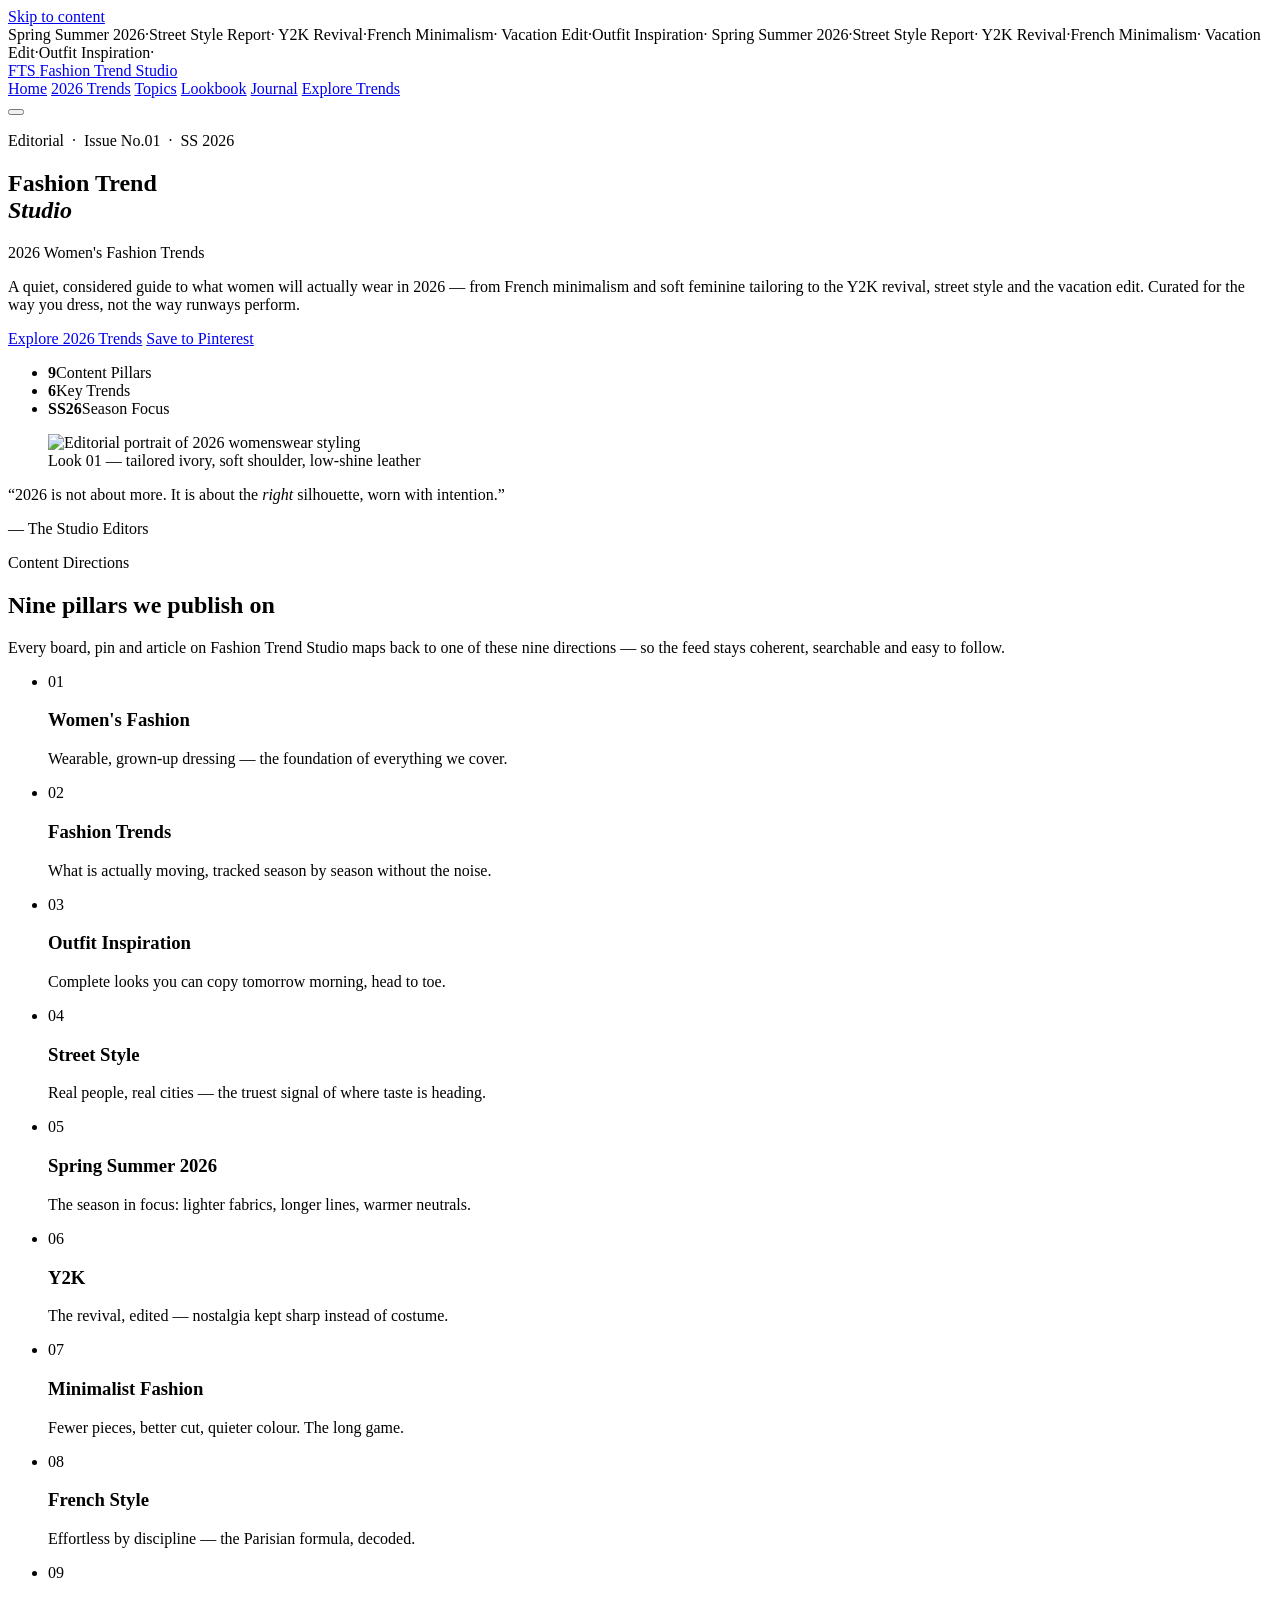
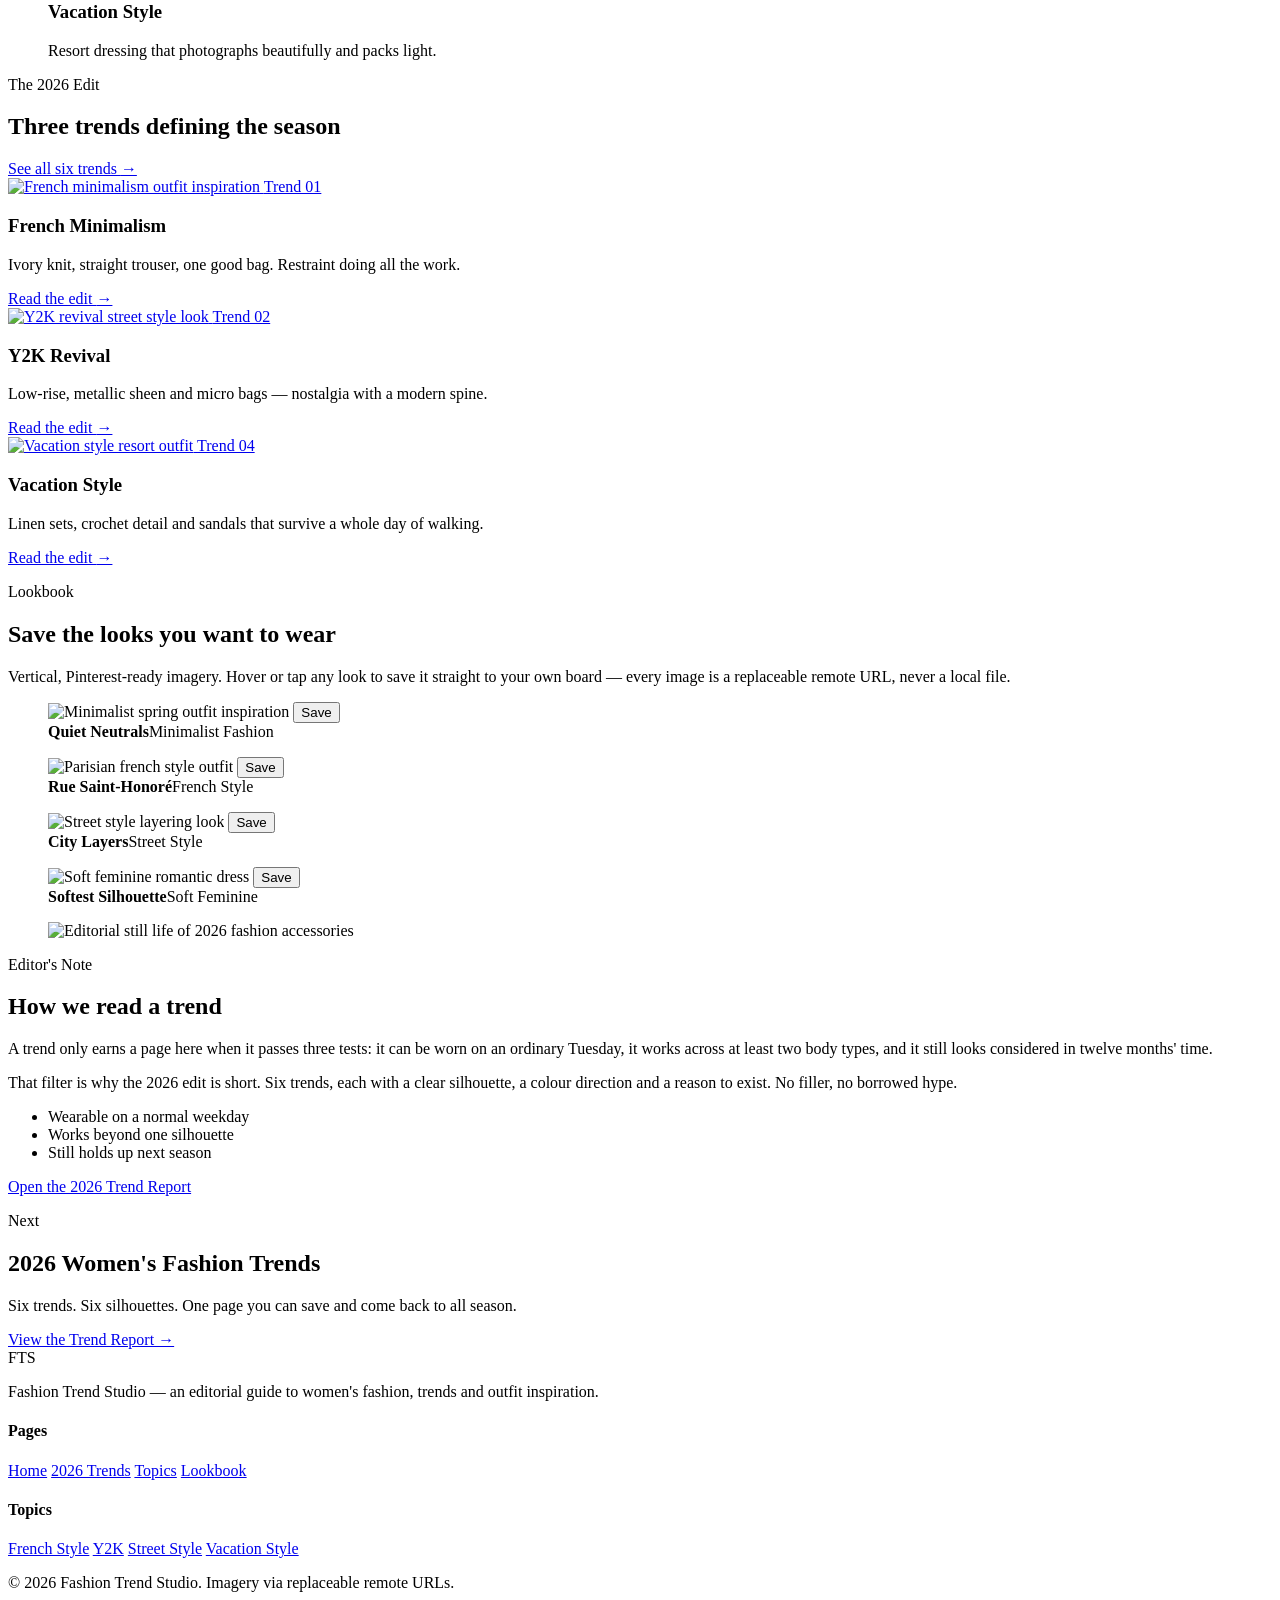
==== index.html @ 3c80c805 "feat: add index.html" ====
<!DOCTYPE html>
<html lang="en">
<head>
<meta charset="UTF-8">
<meta name="viewport" content="width=device-width, initial-scale=1.0">
<title>Fashion Trend Studio — 2026 Women's Fashion Trends</title>
<meta name="description" content="Fashion Trend Studio is an editorial guide to 2026 women's fashion trends: outfit inspiration, street style, Spring Summer 2026, Y2K revival, minimalist fashion, French style and vacation style.">
<meta name="keywords" content="women's fashion, fashion trends, outfit inspiration, street style, spring summer 2026, Y2K, minimalist fashion, French style, vacation style">
<meta name="author" content="Fashion Trend Studio">
<meta name="theme-color" content="#faf7f4">
<link rel="canonical" href="https://shuiyunjian-wang.github.io/fashion-trend-pinterest/">

<!-- Open Graph / Pinterest Rich Pin -->
<meta property="og:type" content="website">
<meta property="og:site_name" content="Fashion Trend Studio">
<meta property="og:title" content="Fashion Trend Studio — 2026 Women's Fashion Trends">
<meta property="og:description" content="An editorial guide to 2026 women's fashion trends: outfit inspiration, street style, Y2K revival, French minimalism and vacation style.">
<meta property="og:image" content="https://images.unsplash.com/photo-1490481651871-ab68de25d43d?auto=format&fit=crop&w=1200&q=80">
<meta property="og:url" content="https://shuiyunjian-wang.github.io/fashion-trend-pinterest/">
<meta name="twitter:card" content="summary_large_image">
<meta name="twitter:title" content="Fashion Trend Studio — 2026 Women's Fashion Trends">
<meta name="twitter:description" content="Outfit inspiration, street style and the 6 defining womenswear trends of 2026.">
<meta name="twitter:image" content="https://images.unsplash.com/photo-1490481651871-ab68de25d43d?auto=format&fit=crop&w=1200&q=80">

<link rel="preconnect" href="https://fonts.googleapis.com">
<link rel="preconnect" href="https://fonts.gstatic.com" crossorigin>
<link href="https://fonts.googleapis.com/css2?family=Cormorant+Garamond:ital,wght@0,300;0,400;0,500;0,600;1,300;1,400&family=Jost:wght@300;400;500;600&display=swap" rel="stylesheet">
<link rel="stylesheet" href="./assets/css/styles.css">
<link rel="icon" href="data:image/svg+xml,%3Csvg xmlns='http://www.w3.org/2000/svg' viewBox='0 0 100 100'%3E%3Crect width='100' height='100' fill='%231a1a1a'/%3E%3Ctext x='50' y='68' font-size='58' font-family='Georgia,serif' fill='%23faf7f4' text-anchor='middle'%3EF%3C/text%3E%3C/svg%3E">
</head>
<body>

<a class="skip-link" href="#main">Skip to content</a>

<div class="topbar">
  <div class="topbar__track">
    <span>Spring Summer 2026</span><span>·</span><span>Street Style Report</span><span>·</span>
    <span>Y2K Revival</span><span>·</span><span>French Minimalism</span><span>·</span>
    <span>Vacation Edit</span><span>·</span><span>Outfit Inspiration</span><span>·</span>
    <span>Spring Summer 2026</span><span>·</span><span>Street Style Report</span><span>·</span>
    <span>Y2K Revival</span><span>·</span><span>French Minimalism</span><span>·</span>
    <span>Vacation Edit</span><span>·</span><span>Outfit Inspiration</span><span>·</span>
  </div>
</div>

<header class="nav" id="nav">
  <div class="wrap nav__inner">
    <a class="brand" href="./index.html">
      <span class="brand__mark">FTS</span>
      <span class="brand__name">Fashion Trend Studio</span>
    </a>
    <nav class="nav__links" id="navLinks" aria-label="Main navigation">
      <a href="./index.html" class="is-active">Home</a>
      <a href="./trends.html">2026 Trends</a>
      <a href="#directions">Topics</a>
      <a href="#gallery">Lookbook</a>
      <a href="#journal">Journal</a>
      <a class="nav__cta" href="./trends.html">Explore Trends</a>
    </nav>
    <button class="nav__toggle" id="navToggle" aria-label="Toggle menu" aria-expanded="false">
      <span></span><span></span><span></span>
    </button>
  </div>
</header>

<main id="main">

  <!-- ============ HERO ============ -->
  <section class="hero">
    <div class="wrap hero__inner">
      <div class="hero__copy reveal">
        <p class="eyebrow">Editorial &nbsp;·&nbsp; Issue No.01 &nbsp;·&nbsp; SS 2026</p>
        <h1 class="hero__title">Fashion&nbsp;Trend<br><em>Studio</em></h1>
        <p class="hero__sub">2026 Women's Fashion Trends</p>
        <p class="hero__lede">
          A quiet, considered guide to what women will actually wear in 2026 — from French
          minimalism and soft feminine tailoring to the Y2K revival, street style and the
          vacation edit. Curated for the way you dress, not the way runways perform.
        </p>
        <div class="hero__actions">
          <a class="btn btn--dark" href="./trends.html">Explore 2026 Trends</a>
          <a class="btn btn--ghost js-pin" href="#" data-pin-key="hero"
             data-pin-desc="Fashion Trend Studio — 2026 Women's Fashion Trends: outfit inspiration, street style, Y2K, French minimalism and vacation style.">
            Save to Pinterest
          </a>
        </div>
        <ul class="hero__meta">
          <li><strong>9</strong><span>Content Pillars</span></li>
          <li><strong>6</strong><span>Key Trends</span></li>
          <li><strong>SS26</strong><span>Season Focus</span></li>
        </ul>
      </div>

      <figure class="hero__figure reveal" data-delay="1">
        <div class="frame frame--tall">
          <img data-key="hero" src="" alt="Editorial portrait of 2026 womenswear styling" loading="eager" decoding="async">
        </div>
        <figcaption>
          <span class="rule"></span>
          Look 01 — tailored ivory, soft shoulder, low-shine leather
        </figcaption>
      </figure>
    </div>
  </section>

  <!-- ============ INTRO STRIP ============ -->
  <section class="strip">
    <div class="wrap strip__inner">
      <p class="strip__quote reveal">
        &ldquo;2026 is not about more. It is about the <em>right</em> silhouette,
        worn with intention.&rdquo;
      </p>
      <p class="strip__by reveal" data-delay="1">— The Studio Editors</p>
    </div>
  </section>

  <!-- ============ CONTENT DIRECTIONS ============ -->
  <section class="section" id="directions">
    <div class="wrap">
      <div class="sec-head reveal">
        <p class="eyebrow">Content Directions</p>
        <h2 class="sec-title">Nine pillars we publish on</h2>
        <p class="sec-lede">
          Every board, pin and article on Fashion Trend Studio maps back to one of these
          nine directions — so the feed stays coherent, searchable and easy to follow.
        </p>
      </div>

      <ul class="pillars">
        <li class="pillar reveal"><span class="pillar__no">01</span><h3>Women's Fashion</h3><p>Wearable, grown-up dressing — the foundation of everything we cover.</p></li>
        <li class="pillar reveal" data-delay="1"><span class="pillar__no">02</span><h3>Fashion Trends</h3><p>What is actually moving, tracked season by season without the noise.</p></li>
        <li class="pillar reveal" data-delay="2"><span class="pillar__no">03</span><h3>Outfit Inspiration</h3><p>Complete looks you can copy tomorrow morning, head to toe.</p></li>
        <li class="pillar reveal"><span class="pillar__no">04</span><h3>Street Style</h3><p>Real people, real cities — the truest signal of where taste is heading.</p></li>
        <li class="pillar reveal" data-delay="1"><span class="pillar__no">05</span><h3>Spring Summer 2026</h3><p>The season in focus: lighter fabrics, longer lines, warmer neutrals.</p></li>
        <li class="pillar reveal" data-delay="2"><span class="pillar__no">06</span><h3>Y2K</h3><p>The revival, edited — nostalgia kept sharp instead of costume.</p></li>
        <li class="pillar reveal"><span class="pillar__no">07</span><h3>Minimalist Fashion</h3><p>Fewer pieces, better cut, quieter colour. The long game.</p></li>
        <li class="pillar reveal" data-delay="1"><span class="pillar__no">08</span><h3>French Style</h3><p>Effortless by discipline — the Parisian formula, decoded.</p></li>
        <li class="pillar reveal" data-delay="2"><span class="pillar__no">09</span><h3>Vacation Style</h3><p>Resort dressing that photographs beautifully and packs light.</p></li>
      </ul>
    </div>
  </section>

  <!-- ============ FEATURED TRENDS ============ -->
  <section class="section section--tint" id="featured">
    <div class="wrap">
      <div class="sec-head sec-head--row reveal">
        <div>
          <p class="eyebrow">The 2026 Edit</p>
          <h2 class="sec-title">Three trends defining the season</h2>
        </div>
        <a class="link-arrow" href="./trends.html">See all six trends <span>&rarr;</span></a>
      </div>

      <div class="feature-grid">
        <article class="fcard reveal">
          <a class="fcard__media frame" href="./trends.html#french">
            <img data-key="french" src="" alt="French minimalism outfit inspiration" loading="lazy" decoding="async">
            <span class="fcard__tag">Trend 01</span>
          </a>
          <div class="fcard__body">
            <h3>French Minimalism</h3>
            <p>Ivory knit, straight trouser, one good bag. Restraint doing all the work.</p>
            <a class="link-arrow link-arrow--sm" href="./trends.html#french">Read the edit <span>&rarr;</span></a>
          </div>
        </article>

        <article class="fcard reveal" data-delay="1">
          <a class="fcard__media frame" href="./trends.html#y2k">
            <img data-key="y2k" src="" alt="Y2K revival street style look" loading="lazy" decoding="async">
            <span class="fcard__tag">Trend 02</span>
          </a>
          <div class="fcard__body">
            <h3>Y2K Revival</h3>
            <p>Low-rise, metallic sheen and micro bags — nostalgia with a modern spine.</p>
            <a class="link-arrow link-arrow--sm" href="./trends.html#y2k">Read the edit <span>&rarr;</span></a>
          </div>
        </article>

        <article class="fcard reveal" data-delay="2">
          <a class="fcard__media frame" href="./trends.html#vacation">
            <img data-key="vacation" src="" alt="Vacation style resort outfit" loading="lazy" decoding="async">
            <span class="fcard__tag">Trend 04</span>
          </a>
          <div class="fcard__body">
            <h3>Vacation Style</h3>
            <p>Linen sets, crochet detail and sandals that survive a whole day of walking.</p>
            <a class="link-arrow link-arrow--sm" href="./trends.html#vacation">Read the edit <span>&rarr;</span></a>
          </div>
        </article>
      </div>
    </div>
  </section>

  <!-- ============ PINTEREST LOOKBOOK ============ -->
  <section class="section" id="gallery">
    <div class="wrap">
      <div class="sec-head reveal">
        <p class="eyebrow">Lookbook</p>
        <h2 class="sec-title">Save the looks you want to wear</h2>
        <p class="sec-lede">
          Vertical, Pinterest-ready imagery. Hover or tap any look to save it straight to
          your own board — every image is a replaceable remote URL, never a local file.
        </p>
      </div>

      <div class="pins" id="pins">
        <figure class="pin reveal">
          <div class="frame frame--pin">
            <img data-key="pin1" src="" alt="Minimalist spring outfit inspiration" loading="lazy" decoding="async">
            <button class="pin__save js-pin" data-pin-key="pin1" data-pin-desc="Minimalist spring outfit inspiration — Fashion Trend Studio 2026">Save</button>
          </div>
          <figcaption><strong>Quiet Neutrals</strong><span>Minimalist Fashion</span></figcaption>
        </figure>

        <figure class="pin reveal" data-delay="1">
          <div class="frame frame--pin">
            <img data-key="pin2" src="" alt="Parisian french style outfit" loading="lazy" decoding="async">
            <button class="pin__save js-pin" data-pin-key="pin2" data-pin-desc="Parisian french style outfit idea — Fashion Trend Studio 2026">Save</button>
          </div>
          <figcaption><strong>Rue Saint-Honoré</strong><span>French Style</span></figcaption>
        </figure>

        <figure class="pin reveal" data-delay="2">
          <div class="frame frame--pin">
            <img data-key="pin3" src="" alt="Street style layering look" loading="lazy" decoding="async">
            <button class="pin__save js-pin" data-pin-key="pin3" data-pin-desc="Street style layering look — Fashion Trend Studio 2026">Save</button>
          </div>
          <figcaption><strong>City Layers</strong><span>Street Style</span></figcaption>
        </figure>

        <figure class="pin reveal" data-delay="3">
          <div class="frame frame--pin">
            <img data-key="pin4" src="" alt="Soft feminine romantic dress" loading="lazy" decoding="async">
            <button class="pin__save js-pin" data-pin-key="pin4" data-pin-desc="Soft feminine romantic dress styling — Fashion Trend Studio 2026">Save</button>
          </div>
          <figcaption><strong>Softest Silhouette</strong><span>Soft Feminine</span></figcaption>
        </figure>
      </div>
    </div>
  </section>

  <!-- ============ JOURNAL / EDITOR NOTE ============ -->
  <section class="section section--tint" id="journal">
    <div class="wrap journal">
      <figure class="journal__figure reveal">
        <div class="frame frame--soft">
          <img data-key="editorial" src="" alt="Editorial still life of 2026 fashion accessories" loading="lazy" decoding="async">
        </div>
      </figure>
      <div class="journal__copy reveal" data-delay="1">
        <p class="eyebrow">Editor's Note</p>
        <h2 class="sec-title">How we read a trend</h2>
        <p>
          A trend only earns a page here when it passes three tests: it can be worn on an
          ordinary Tuesday, it works across at least two body types, and it still looks
          considered in twelve months' time.
        </p>
        <p>
          That filter is why the 2026 edit is short. Six trends, each with a clear silhouette,
          a colour direction and a reason to exist. No filler, no borrowed hype.
        </p>
        <ul class="ticks">
          <li>Wearable on a normal weekday</li>
          <li>Works beyond one silhouette</li>
          <li>Still holds up next season</li>
        </ul>
        <a class="btn btn--dark" href="./trends.html">Open the 2026 Trend Report</a>
      </div>
    </div>
  </section>

  <!-- ============ CTA ============ -->
  <section class="cta">
    <div class="wrap cta__inner reveal">
      <p class="eyebrow eyebrow--light">Next</p>
      <h2>2026 Women's Fashion Trends</h2>
      <p class="cta__lede">
        Six trends. Six silhouettes. One page you can save and come back to all season.
      </p>
      <a class="btn btn--light" href="./trends.html">View the Trend Report &rarr;</a>
    </div>
  </section>

</main>

<footer class="foot">
  <div class="wrap foot__inner">
    <div class="foot__brand">
      <span class="brand__mark">FTS</span>
      <p>Fashion Trend Studio — an editorial guide to women's fashion, trends and outfit inspiration.</p>
    </div>
    <nav class="foot__nav" aria-label="Footer navigation">
      <div>
        <h4>Pages</h4>
        <a href="./index.html">Home</a>
        <a href="./trends.html">2026 Trends</a>
        <a href="#directions">Topics</a>
        <a href="#gallery">Lookbook</a>
      </div>
      <div>
        <h4>Topics</h4>
        <a href="./trends.html#french">French Style</a>
        <a href="./trends.html#y2k">Y2K</a>
        <a href="./trends.html#street">Street Style</a>
        <a href="./trends.html#vacation">Vacation Style</a>
      </div>
    </nav>
    <p class="foot__legal">
      &copy; <span id="year">2026</span> Fashion Trend Studio. Imagery via replaceable remote URLs.
    </p>
  </div>
</footer>

<script src="./assets/js/main.js" defer></script>
</body>
</html>
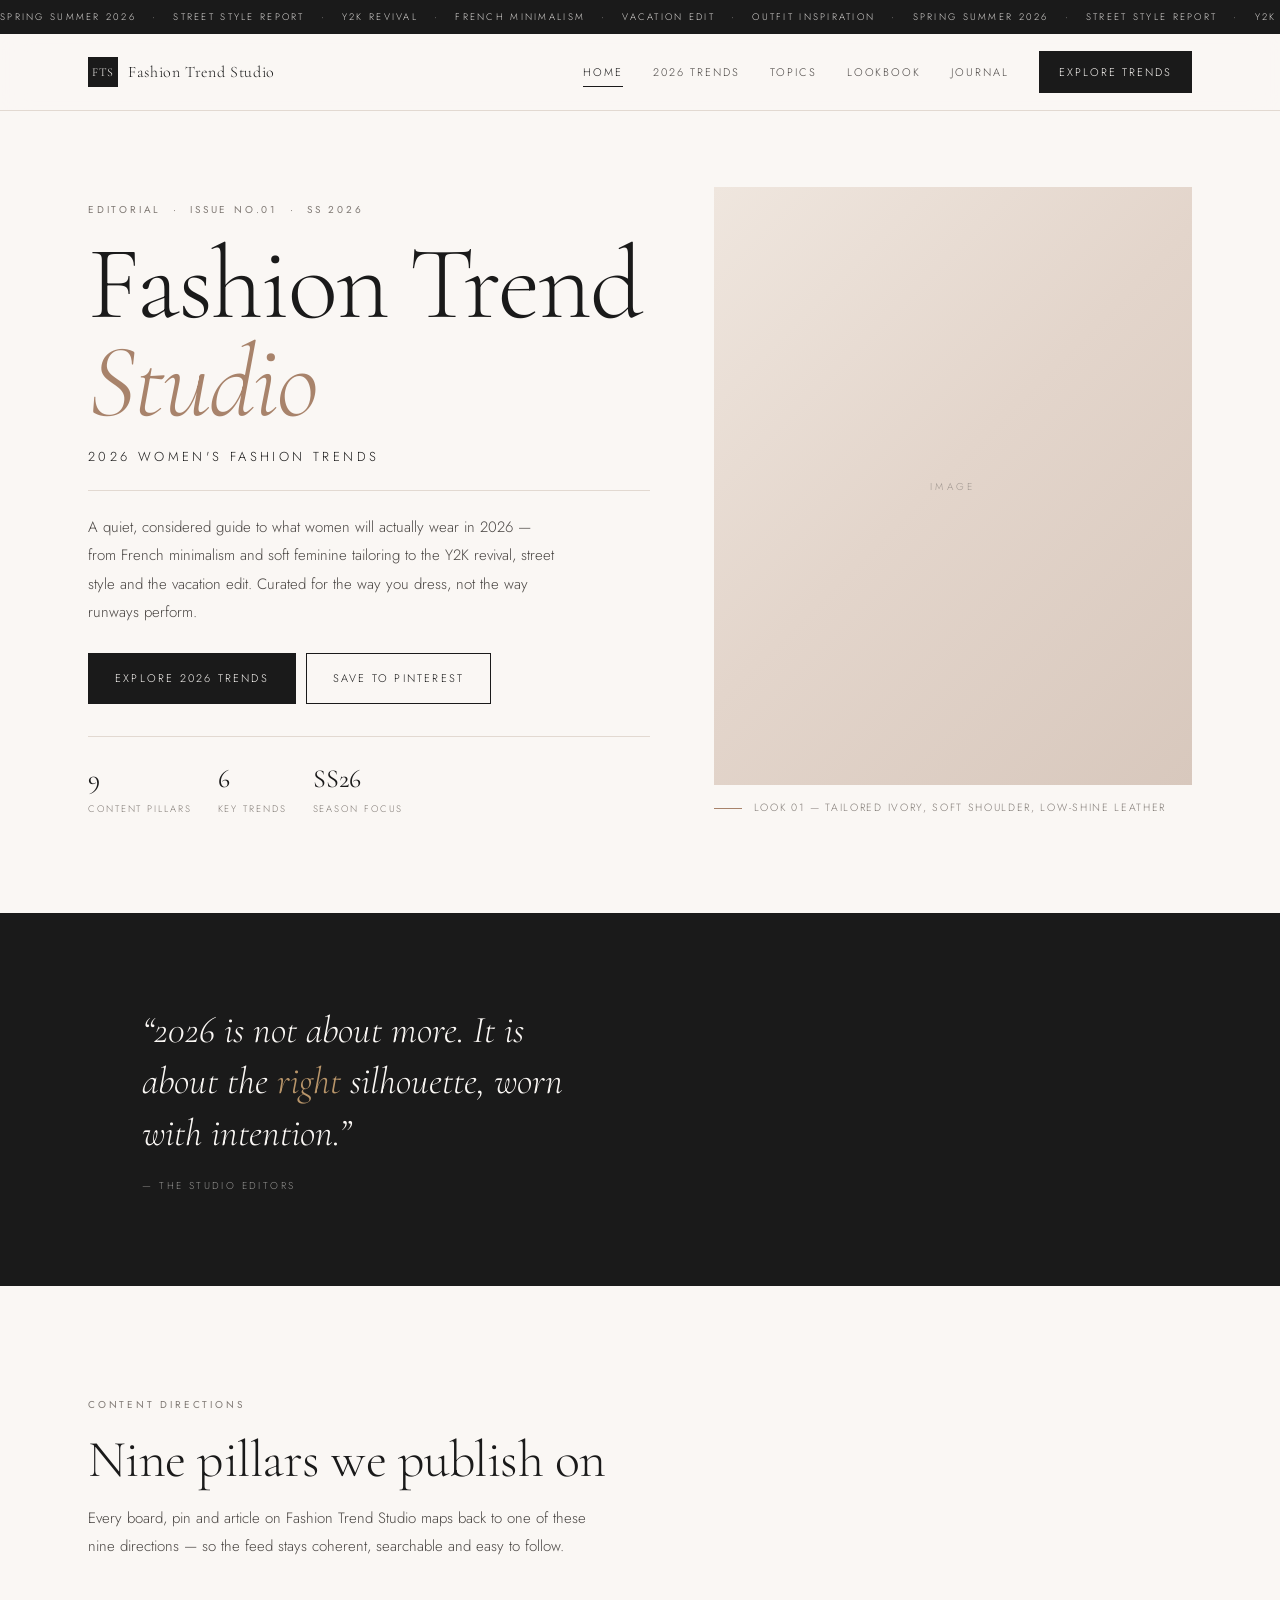
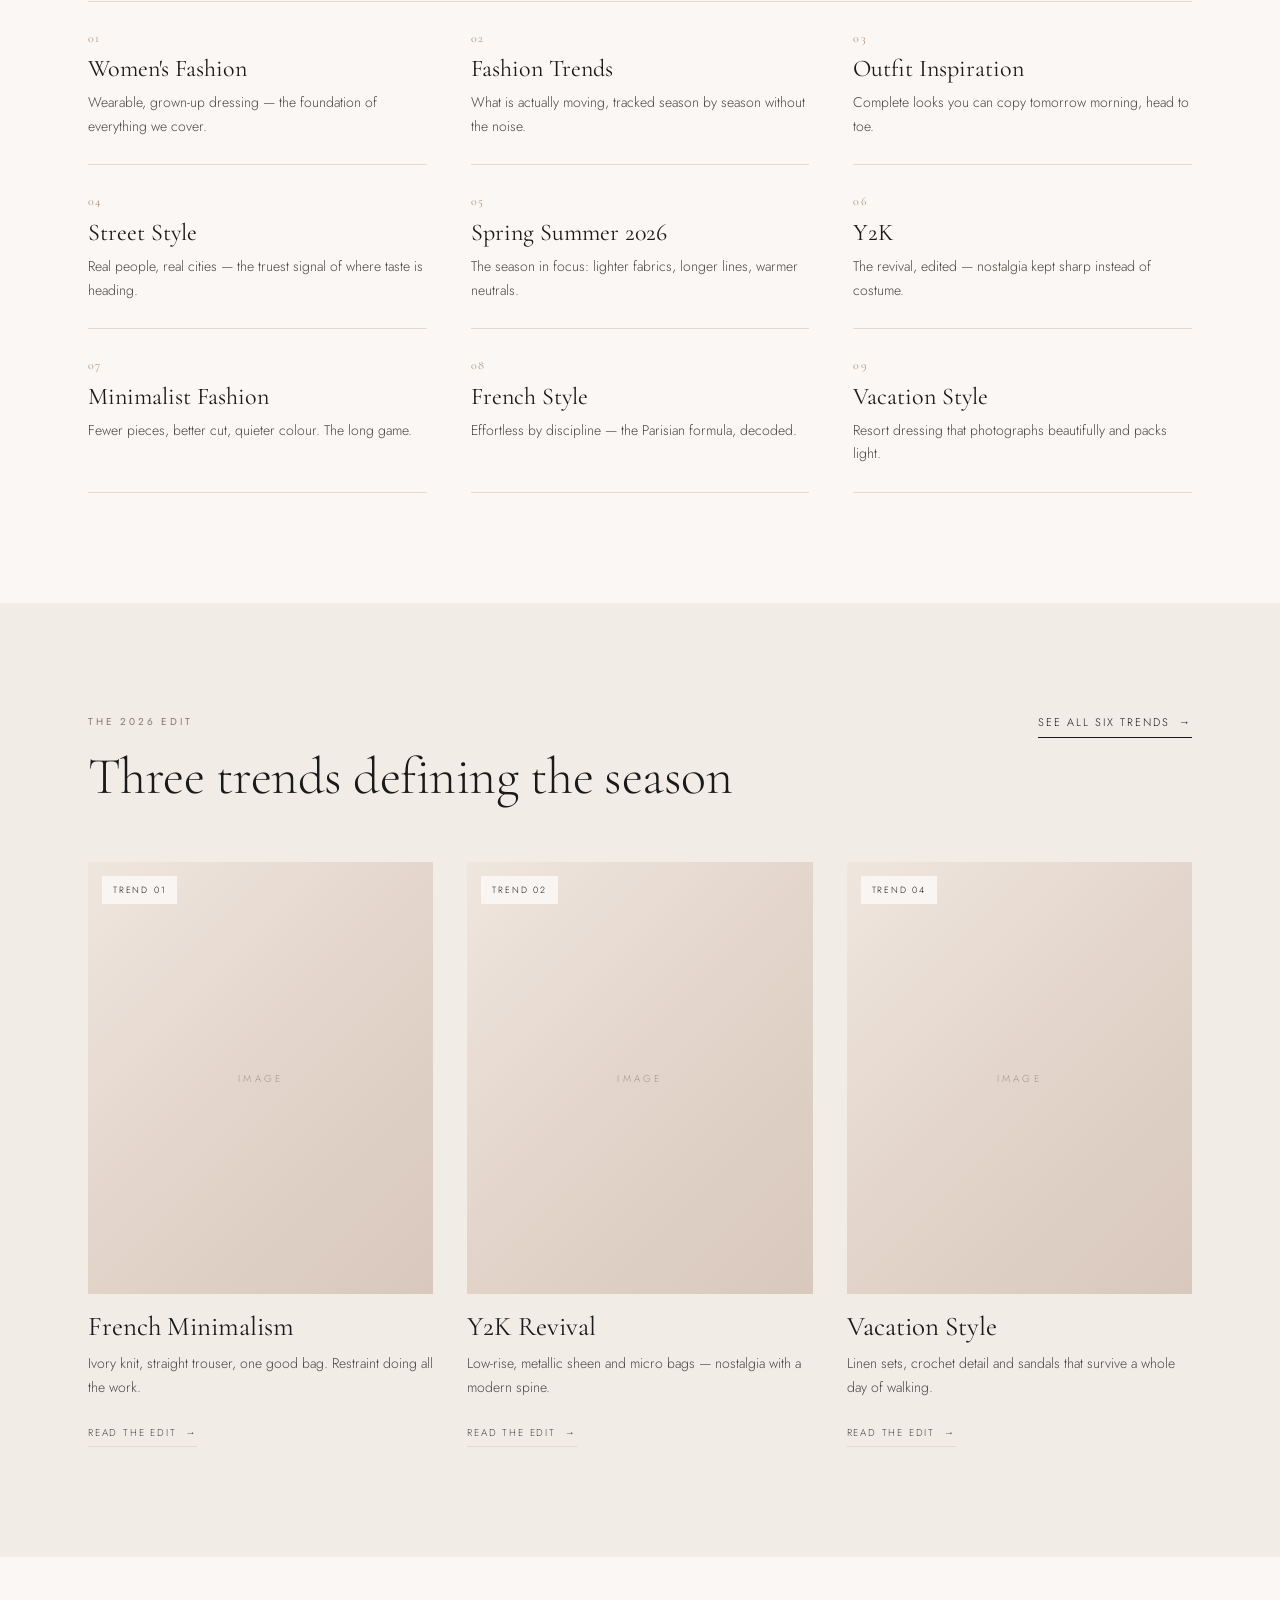
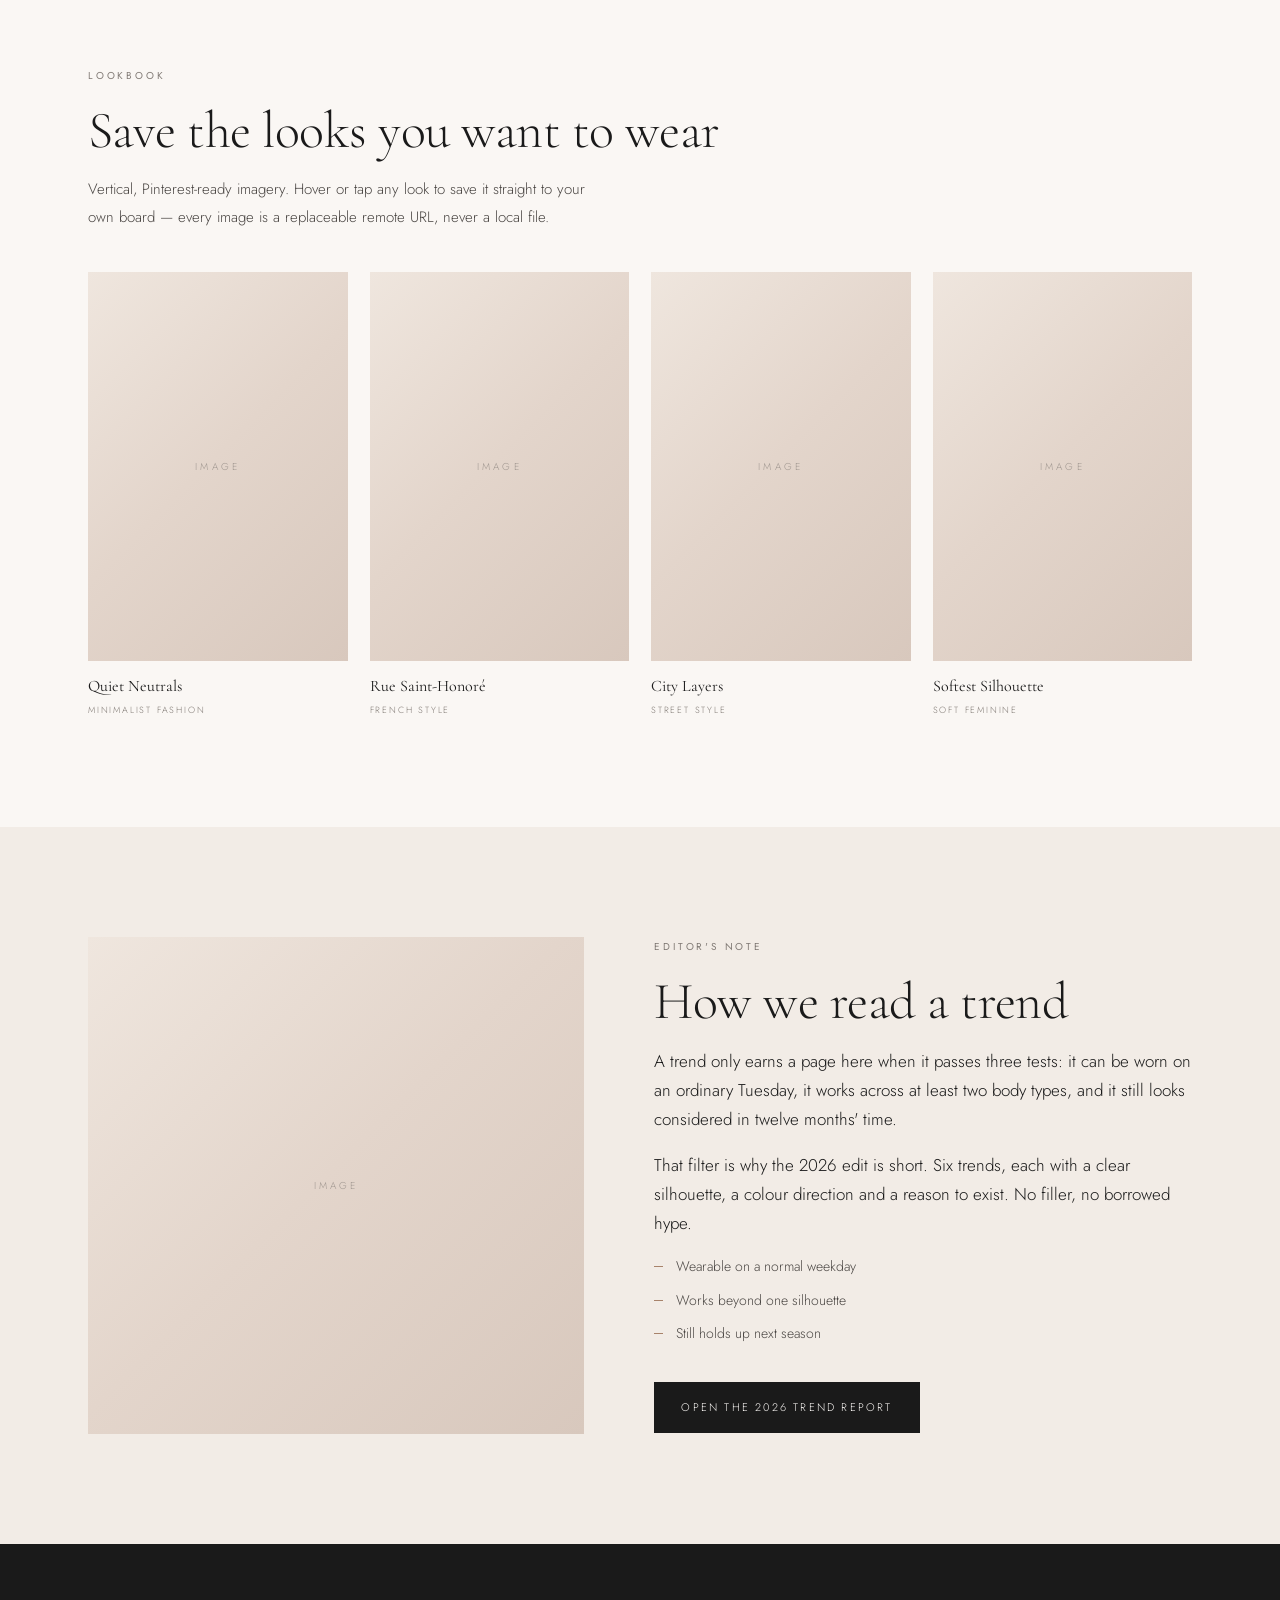
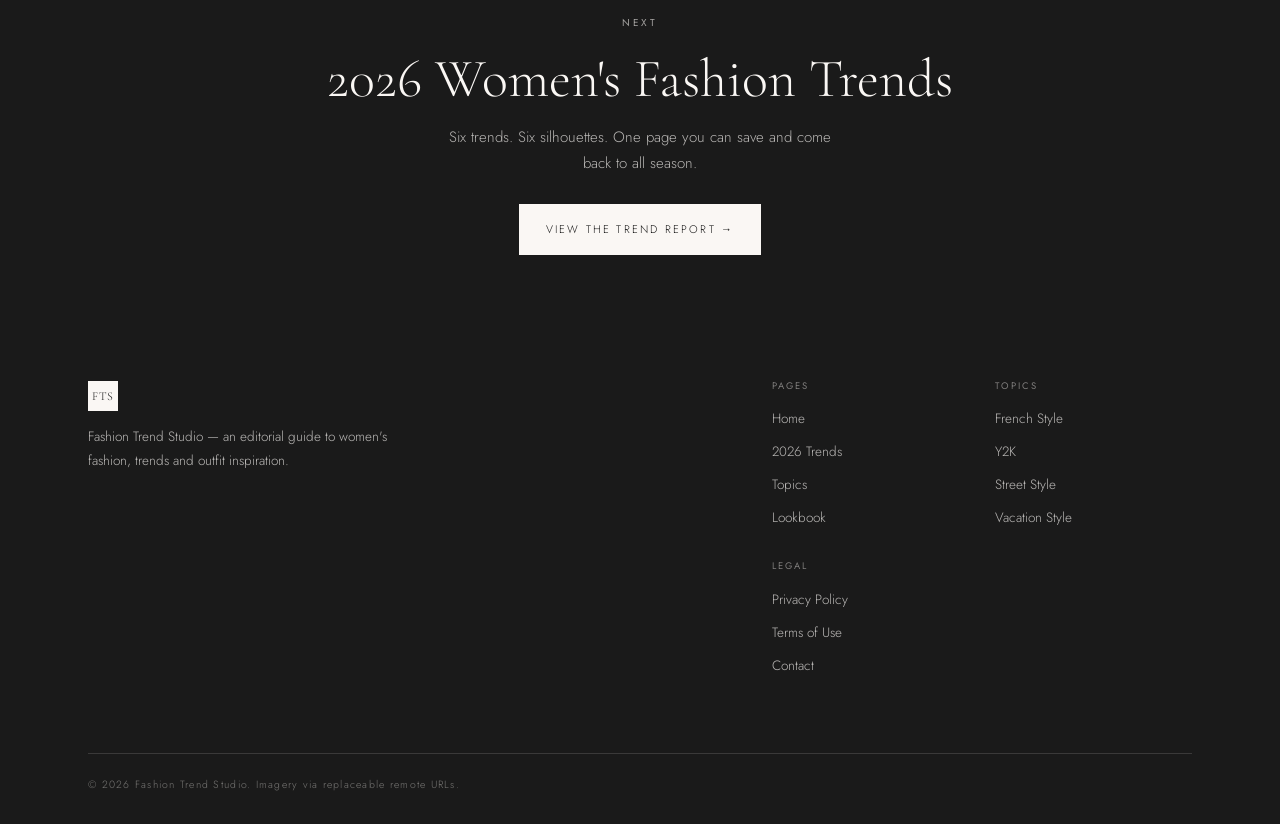
==== commit 9a271f36: "feat: add privacy/terms/contact pages + footer legal links + sitemap update" ====
--- a/index.html
+++ b/index.html
@@ -304,6 +304,12 @@
         <a href="./trends.html#street">Street Style</a>
         <a href="./trends.html#vacation">Vacation Style</a>
       </div>
+      <div>
+        <h4>Legal</h4>
+        <a href="./privacy.html">Privacy Policy</a>
+        <a href="./terms.html">Terms of Use</a>
+        <a href="./contact.html">Contact</a>
+      </div>
     </nav>
     <p class="foot__legal">
       &copy; <span id="year">2026</span> Fashion Trend Studio. Imagery via replaceable remote URLs.
--- a/assets/css/styles.css
+++ b/assets/css/styles.css
@@ -0,0 +1,482 @@
+/* =========================================================
+   Fashion Trend Studio — 2026 Women's Fashion Trends
+   Mobile-first editorial stylesheet
+   ========================================================= */
+
+:root{
+  --ivory:#faf7f4;
+  --paper:#ffffff;
+  --tint:#f2ece6;
+  --ink:#1a1a1a;
+  --ink-70:#4a4643;
+  --ink-45:#807a75;
+  --line:#e2d9d1;
+  --rose:#b98b8b;
+  --clay:#a8836b;
+  --gold:#b8956a;
+
+  --serif:"Cormorant Garamond",Georgia,"Times New Roman",serif;
+  --sans:"Jost","Helvetica Neue",Arial,sans-serif;
+
+  --wrap:1200px;
+  --pad:20px;
+  --r:2px;
+  --ease:cubic-bezier(.22,.61,.36,1);
+}
+
+*,*::before,*::after{box-sizing:border-box}
+
+html{-webkit-text-size-adjust:100%;scroll-behavior:smooth}
+
+body{
+  margin:0;
+  background:var(--ivory);
+  color:var(--ink);
+  font-family:var(--sans);
+  font-weight:300;
+  font-size:16px;
+  line-height:1.7;
+  -webkit-font-smoothing:antialiased;
+  overflow-x:hidden;
+}
+
+img{max-width:100%;display:block}
+a{color:inherit;text-decoration:none}
+h1,h2,h3,h4{margin:0;font-weight:400;line-height:1.12}
+p{margin:0 0 1em}
+ul{margin:0;padding:0;list-style:none}
+button{font-family:inherit;cursor:pointer;border:0;background:none;color:inherit}
+
+.wrap{width:100%;max-width:var(--wrap);margin:0 auto;padding:0 var(--pad)}
+
+.skip-link{
+  position:absolute;left:-9999px;top:0;z-index:999;
+  background:var(--ink);color:var(--ivory);padding:12px 18px;font-size:13px;
+}
+.skip-link:focus{left:8px;top:8px}
+
+/* ---------- shared type ---------- */
+.eyebrow{
+  font-size:10px;letter-spacing:.28em;text-transform:uppercase;
+  color:var(--ink-45);font-weight:400;margin:0 0 18px;
+}
+.eyebrow--light{color:rgba(250,247,244,.62)}
+
+.sec-title{
+  font-family:var(--serif);
+  font-size:clamp(28px,7.4vw,52px);
+  font-weight:300;letter-spacing:-.01em;margin:0 0 16px;
+}
+.sec-title em{font-style:italic;color:var(--clay)}
+
+.sec-lede{
+  color:var(--ink-70);max-width:56ch;font-size:15px;line-height:1.85;margin:0;
+}
+
+.section{padding:64px 0}
+.section--tint{background:var(--tint)}
+
+.sec-head{margin-bottom:40px}
+.sec-head--row{display:flex;flex-direction:column;gap:18px}
+
+/* ---------- topbar marquee ---------- */
+.topbar{
+  background:var(--ink);color:var(--ivory);overflow:hidden;
+  font-size:9.5px;letter-spacing:.24em;text-transform:uppercase;
+  padding:9px 0;
+}
+.topbar__track{
+  display:flex;gap:16px;white-space:nowrap;width:max-content;
+  animation:slide 42s linear infinite;
+}
+.topbar__track span{opacity:.85}
+@keyframes slide{from{transform:translateX(0)}to{transform:translateX(-50%)}}
+
+/* ---------- nav ---------- */
+.nav{
+  position:sticky;top:0;z-index:100;
+  background:rgba(250,247,244,.9);
+  backdrop-filter:saturate(160%) blur(14px);
+  -webkit-backdrop-filter:saturate(160%) blur(14px);
+  border-bottom:1px solid var(--line);
+  transition:box-shadow .3s var(--ease);
+}
+.nav.is-stuck{box-shadow:0 6px 30px rgba(26,26,26,.06)}
+.nav__inner{display:flex;align-items:center;justify-content:space-between;height:62px}
+
+.brand{display:flex;align-items:center;gap:10px}
+.brand__mark{
+  display:grid;place-items:center;width:30px;height:30px;flex:0 0 30px;
+  background:var(--ink);color:var(--ivory);
+  font-family:var(--serif);font-size:12px;letter-spacing:.06em;
+}
+.brand__name{
+  font-family:var(--serif);font-size:16px;letter-spacing:.04em;white-space:nowrap;
+}
+
+.nav__links{
+  position:fixed;inset:62px 0 auto 0;
+  background:var(--ivory);border-bottom:1px solid var(--line);
+  display:flex;flex-direction:column;gap:0;
+  padding:8px var(--pad) 22px;
+  transform:translateY(-125%);opacity:0;pointer-events:none;
+  transition:transform .42s var(--ease),opacity .3s var(--ease);
+}
+.nav__links.is-open{transform:translateY(0);opacity:1;pointer-events:auto}
+.nav__links a{
+  padding:14px 0;font-size:13px;letter-spacing:.14em;text-transform:uppercase;
+  border-bottom:1px solid var(--line);color:var(--ink-70);
+}
+.nav__links a.is-active{color:var(--ink)}
+.nav__cta{
+  margin-top:16px;background:var(--ink);color:var(--ivory)!important;
+  text-align:center;border:0!important;padding:14px 20px!important;
+}
+
+.nav__toggle{
+  width:34px;height:34px;display:grid;place-content:center;gap:5px;
+}
+.nav__toggle span{
+  display:block;width:20px;height:1px;background:var(--ink);
+  transition:transform .3s var(--ease),opacity .2s;
+}
+.nav__toggle[aria-expanded="true"] span:nth-child(1){transform:translateY(6px) rotate(45deg)}
+.nav__toggle[aria-expanded="true"] span:nth-child(2){opacity:0}
+.nav__toggle[aria-expanded="true"] span:nth-child(3){transform:translateY(-6px) rotate(-45deg)}
+
+/* ---------- buttons ---------- */
+.btn{
+  display:inline-block;padding:15px 26px;font-size:11px;
+  letter-spacing:.2em;text-transform:uppercase;
+  border:1px solid var(--ink);transition:all .34s var(--ease);
+  text-align:center;
+}
+.btn--dark{background:var(--ink);color:var(--ivory)}
+.btn--dark:hover{background:transparent;color:var(--ink)}
+.btn--ghost{background:transparent;color:var(--ink)}
+.btn--ghost:hover{background:var(--ink);color:var(--ivory)}
+.btn--light{background:var(--ivory);color:var(--ink);border-color:var(--ivory)}
+.btn--light:hover{background:transparent;color:var(--ivory)}
+.btn--sm{padding:12px 20px;font-size:10px}
+
+.link-arrow{
+  font-size:11px;letter-spacing:.18em;text-transform:uppercase;
+  border-bottom:1px solid var(--ink);padding-bottom:5px;
+  display:inline-flex;align-items:center;gap:9px;align-self:flex-start;
+}
+.link-arrow span{transition:transform .3s var(--ease)}
+.link-arrow:hover span{transform:translateX(5px)}
+.link-arrow--sm{font-size:10px;border-color:var(--line);color:var(--ink-70)}
+
+/* ---------- image frames ---------- */
+.frame{
+  position:relative;overflow:hidden;background:var(--tint);display:block;
+}
+.frame::after{
+  content:"";position:absolute;inset:0;
+  background:linear-gradient(180deg,rgba(26,26,26,0) 55%,rgba(26,26,26,.28));
+  opacity:0;transition:opacity .4s var(--ease);pointer-events:none;
+}
+.frame:hover::after{opacity:1}
+.frame img{
+  width:100%;height:100%;object-fit:cover;
+  transition:transform 1.1s var(--ease),filter .5s;
+}
+.frame:hover img{transform:scale(1.045)}
+.frame img.is-fallback{object-fit:cover}
+
+.frame--tall{aspect-ratio:3/4}
+.frame--pin{aspect-ratio:2/3}
+.frame--card{aspect-ratio:4/5}
+.frame--soft{aspect-ratio:1/1}
+
+/* placeholder while / if image fails */
+.frame.is-empty{
+  background:
+    linear-gradient(135deg,#efe6de 0%,#e3d5cb 48%,#d8c8bd 100%);
+}
+.frame.is-empty::before{
+  content:"IMAGE";position:absolute;inset:0;display:grid;place-items:center;
+  font-size:10px;letter-spacing:.32em;color:rgba(26,26,26,.32);
+}
+
+/* ---------- hero ---------- */
+.hero{padding:44px 0 56px}
+.hero__inner{display:flex;flex-direction:column;gap:36px}
+
+.hero__title{
+  font-family:var(--serif);font-weight:300;
+  font-size:clamp(44px,14.5vw,104px);
+  line-height:.94;letter-spacing:-.02em;margin:0 0 14px;
+}
+.hero__title em{font-style:italic;color:var(--clay);display:inline-block}
+
+.hero__sub{
+  font-family:var(--sans);font-size:13px;letter-spacing:.26em;
+  text-transform:uppercase;color:var(--ink);margin:0 0 22px;
+  padding-bottom:22px;border-bottom:1px solid var(--line);
+}
+.hero__lede{color:var(--ink-70);font-size:15px;line-height:1.9;max-width:52ch}
+
+.hero__actions{display:flex;flex-direction:column;gap:10px;margin:26px 0 32px}
+
+.hero__meta{
+  display:flex;gap:26px;border-top:1px solid var(--line);padding-top:20px;
+}
+.hero__meta li{display:flex;flex-direction:column}
+.hero__meta strong{font-family:var(--serif);font-size:26px;font-weight:400}
+.hero__meta span{font-size:9.5px;letter-spacing:.2em;text-transform:uppercase;color:var(--ink-45)}
+
+.hero__figure{margin:0}
+.hero__figure figcaption{
+  display:flex;align-items:center;gap:12px;margin-top:14px;
+  font-size:10.5px;letter-spacing:.16em;text-transform:uppercase;color:var(--ink-45);
+}
+.rule{width:28px;height:1px;background:var(--clay);flex:0 0 28px}
+
+/* ---------- quote strip ---------- */
+.strip{background:var(--ink);color:var(--ivory);padding:56px 0}
+.strip__quote{
+  font-family:var(--serif);font-style:italic;font-weight:300;
+  font-size:clamp(22px,5.6vw,38px);line-height:1.35;max-width:26ch;margin:0 0 18px;
+}
+.strip__quote em{color:var(--gold);font-style:italic}
+.strip__by{font-size:10px;letter-spacing:.24em;text-transform:uppercase;color:rgba(250,247,244,.55);margin:0}
+
+/* ---------- pillars ---------- */
+.pillars{display:grid;grid-template-columns:1fr;gap:0;border-top:1px solid var(--line)}
+.pillar{
+  padding:26px 0;border-bottom:1px solid var(--line);
+  transition:padding-left .35s var(--ease);
+}
+.pillar:hover{padding-left:12px}
+.pillar__no{
+  font-family:var(--serif);font-size:12px;color:var(--clay);
+  letter-spacing:.1em;display:block;margin-bottom:8px;
+}
+.pillar h3{font-family:var(--serif);font-size:24px;margin-bottom:8px}
+.pillar p{color:var(--ink-70);font-size:14px;margin:0;max-width:48ch}
+
+/* ---------- feature cards ---------- */
+.feature-grid{display:grid;grid-template-columns:1fr;gap:34px}
+.fcard{display:flex;flex-direction:column}
+.fcard__media{margin-bottom:18px;aspect-ratio:4/5}
+.fcard__tag{
+  position:absolute;top:14px;left:14px;z-index:2;
+  background:rgba(250,247,244,.94);color:var(--ink);
+  font-size:9px;letter-spacing:.2em;text-transform:uppercase;padding:6px 11px;
+}
+.fcard__body h3{font-family:var(--serif);font-size:27px;margin-bottom:10px}
+.fcard__body p{color:var(--ink-70);font-size:14px;margin-bottom:16px}
+
+/* ---------- pins ---------- */
+.pins{display:grid;grid-template-columns:repeat(2,1fr);gap:16px}
+.pin{margin:0}
+.pin figcaption{margin-top:12px;display:flex;flex-direction:column;gap:2px}
+.pin figcaption strong{font-family:var(--serif);font-size:16px;font-weight:400}
+.pin figcaption span{font-size:9px;letter-spacing:.2em;text-transform:uppercase;color:var(--ink-45)}
+
+.pin__save{
+  position:absolute;top:10px;right:10px;z-index:3;
+  background:rgba(250,247,244,.95);color:var(--ink);
+  font-size:9px;letter-spacing:.18em;text-transform:uppercase;
+  padding:8px 13px;transition:all .28s var(--ease);
+  opacity:0;transform:translateY(-4px);
+}
+.frame:hover .pin__save,.pin__save:focus-visible{opacity:1;transform:translateY(0)}
+.pin__save:hover{background:var(--ink);color:var(--ivory)}
+@media (hover:none){.pin__save{opacity:1;transform:none}}
+
+/* ---------- journal ---------- */
+.journal{display:flex;flex-direction:column;gap:32px}
+.journal__figure{margin:0}
+.ticks{margin:0 0 26px}
+.ticks li{
+  position:relative;padding-left:22px;font-size:14px;color:var(--ink-70);
+  padding-bottom:10px;
+}
+.ticks li::before{
+  content:"";position:absolute;left:0;top:11px;width:9px;height:1px;background:var(--clay);
+}
+
+/* ---------- cta band ---------- */
+.cta{background:var(--ink);color:var(--ivory);padding:70px 0;text-align:center}
+.cta__inner h2{
+  font-family:var(--serif);font-weight:300;
+  font-size:clamp(28px,7.6vw,54px);margin:0 0 16px;
+}
+.cta__lede{color:rgba(250,247,244,.7);max-width:44ch;margin:0 auto 28px;font-size:15px}
+
+/* ---------- page head (trends) ---------- */
+.phead{padding:44px 0 12px}
+.crumbs{
+  display:flex;gap:9px;font-size:10px;letter-spacing:.18em;text-transform:uppercase;
+  color:var(--ink-45);margin-bottom:26px;
+}
+.crumbs a{color:var(--ink)}
+.phead__title{
+  font-family:var(--serif);font-weight:300;
+  font-size:clamp(38px,12vw,88px);line-height:.98;letter-spacing:-.02em;margin:0 0 20px;
+}
+.phead__title em{font-style:italic;color:var(--clay)}
+.phead__lede{color:var(--ink-70);font-size:15px;line-height:1.9;max-width:56ch}
+
+.chips{display:flex;flex-wrap:wrap;gap:8px;margin-top:28px}
+.chip{
+  border:1px solid var(--line);padding:10px 16px;
+  font-size:10px;letter-spacing:.18em;text-transform:uppercase;
+  color:var(--ink-70);transition:all .28s var(--ease);
+}
+.chip:hover{border-color:var(--ink);color:var(--ink)}
+.chip.is-active{background:var(--ink);color:var(--ivory);border-color:var(--ink)}
+
+/* ---------- trend cards ---------- */
+.trend-grid{display:grid;grid-template-columns:1fr;gap:44px}
+.tcard{
+  display:flex;flex-direction:column;
+  background:var(--paper);border:1px solid var(--line);
+  transition:transform .45s var(--ease),box-shadow .45s var(--ease),opacity .3s;
+}
+.tcard:hover{transform:translateY(-4px);box-shadow:0 22px 50px rgba(26,26,26,.08)}
+.tcard.is-hidden{display:none}
+.tcard__media{aspect-ratio:4/5}
+.tcard__no{
+  position:absolute;bottom:0;left:0;z-index:2;
+  background:var(--ink);color:var(--ivory);
+  font-family:var(--serif);font-size:15px;padding:9px 15px;letter-spacing:.08em;
+}
+.tcard__body{padding:26px 22px 30px}
+.tcard__cat{font-size:9.5px;letter-spacing:.2em;text-transform:uppercase;color:var(--clay);margin-bottom:12px}
+.tcard__title{font-family:var(--serif);font-size:clamp(25px,6.4vw,32px);margin-bottom:12px}
+.tcard__text{color:var(--ink-70);font-size:14px;line-height:1.85;margin-bottom:20px}
+
+.tcard__specs{border-top:1px solid var(--line);margin-bottom:24px}
+.tcard__specs li{
+  display:flex;justify-content:space-between;gap:14px;
+  padding:11px 0;border-bottom:1px solid var(--line);
+  font-size:12.5px;color:var(--ink);text-align:right;
+}
+.tcard__specs span{
+  font-size:9.5px;letter-spacing:.18em;text-transform:uppercase;
+  color:var(--ink-45);text-align:left;flex:0 0 auto;
+}
+
+.empty{
+  text-align:center;color:var(--ink-45);font-size:13px;
+  letter-spacing:.14em;text-transform:uppercase;padding:40px 0 0;
+}
+
+/* ---------- table ---------- */
+.table-wrap{overflow-x:auto;border:1px solid var(--line);background:var(--paper)}
+.tbl{width:100%;border-collapse:collapse;min-width:560px}
+.tbl th,.tbl td{
+  padding:14px 16px;text-align:left;font-size:13px;
+  border-bottom:1px solid var(--line);
+}
+.tbl th{
+  font-size:9.5px;letter-spacing:.2em;text-transform:uppercase;
+  font-weight:400;color:var(--ink-45);background:var(--tint);
+}
+.tbl tbody tr:last-child td{border-bottom:0}
+.tbl tbody tr:hover{background:var(--ivory)}
+.tbl td:first-child{font-family:var(--serif);font-size:16px}
+
+/* ---------- footer ---------- */
+.foot{background:var(--ink);color:rgba(250,247,244,.72);padding:56px 0 30px}
+.foot__inner{display:flex;flex-direction:column;gap:34px}
+.foot__brand{display:flex;flex-direction:column;gap:14px}
+.foot__brand .brand__mark{background:var(--ivory);color:var(--ink)}
+.foot__brand p{font-size:13.5px;line-height:1.8;max-width:40ch;margin:0}
+.foot__nav{display:grid;grid-template-columns:repeat(2,1fr);gap:26px}
+.foot__nav h4{
+  font-size:9.5px;letter-spacing:.22em;text-transform:uppercase;
+  color:rgba(250,247,244,.45);margin-bottom:12px;font-weight:400;
+}
+.foot__nav a{display:block;font-size:13.5px;padding:5px 0;transition:color .25s}
+.foot__nav a:hover{color:var(--ivory)}
+.foot__legal{
+  border-top:1px solid rgba(250,247,244,.14);padding-top:22px;margin:0;
+  font-size:10.5px;letter-spacing:.12em;color:rgba(250,247,244,.42);
+}
+
+/* ---------- reveal ---------- */
+.reveal{opacity:0;transform:translateY(22px);transition:opacity .8s var(--ease),transform .8s var(--ease)}
+.reveal.is-in{opacity:1;transform:none}
+.reveal[data-delay="1"]{transition-delay:.1s}
+.reveal[data-delay="2"]{transition-delay:.2s}
+.reveal[data-delay="3"]{transition-delay:.3s}
+
+@media (prefers-reduced-motion:reduce){
+  *{animation:none!important;transition-duration:.01ms!important}
+  .reveal{opacity:1;transform:none}
+}
+
+/* =========================================================
+   TABLET  >= 640px
+   ========================================================= */
+@media (min-width:640px){
+  :root{--pad:32px}
+  .section{padding:84px 0}
+  .pins{grid-template-columns:repeat(2,1fr);gap:22px}
+  .pillars{grid-template-columns:repeat(2,1fr);column-gap:32px}
+  .pillar{border-bottom:1px solid var(--line)}
+  .feature-grid{grid-template-columns:repeat(2,1fr)}
+  .trend-grid{grid-template-columns:repeat(2,1fr);gap:32px}
+  .hero__actions{flex-direction:row}
+  .foot__nav{grid-template-columns:repeat(3,1fr)}
+}
+
+/* =========================================================
+   DESKTOP  >= 960px
+   ========================================================= */
+@media (min-width:960px){
+  :root{--pad:48px}
+  body{font-size:17px}
+  .section{padding:110px 0}
+  .hero{padding:76px 0 96px}
+
+  .nav__inner{height:76px}
+  .nav__toggle{display:none}
+  .nav__links{
+    position:static;inset:auto;flex-direction:row;align-items:center;gap:30px;
+    background:none;border:0;padding:0;transform:none;opacity:1;pointer-events:auto;
+  }
+  .nav__links a{border:0;padding:0;font-size:11px;letter-spacing:.18em;position:relative}
+  .nav__links a:not(.nav__cta)::after{
+    content:"";position:absolute;left:0;bottom:-6px;width:0;height:1px;
+    background:var(--ink);transition:width .34s var(--ease);
+  }
+  .nav__links a:hover::after,.nav__links a.is-active::after{width:100%}
+  .nav__cta{margin:0;padding:12px 20px!important}
+
+  .hero__inner{flex-direction:row;align-items:flex-end;gap:64px}
+  .hero__copy{flex:1 1 54%}
+  .hero__figure{flex:1 1 46%}
+  .frame--tall{aspect-ratio:4/5}
+
+  .strip{padding:92px 0}
+  .strip__inner{padding-left:8%}
+
+  .sec-head--row{flex-direction:row;align-items:flex-end;justify-content:space-between}
+
+  .pillars{grid-template-columns:repeat(3,1fr);column-gap:44px}
+  .feature-grid{grid-template-columns:repeat(3,1fr);gap:34px}
+  .pins{grid-template-columns:repeat(4,1fr)}
+
+  .journal{flex-direction:row;align-items:center;gap:70px}
+  .journal__figure{flex:1 1 48%}
+  .journal__copy{flex:1 1 52%}
+
+  .phead{padding:70px 0 20px}
+  .trend-grid{grid-template-columns:repeat(3,1fr);gap:34px}
+  .tcard__body{padding:30px 26px 34px}
+
+  .foot__inner{flex-direction:row;justify-content:space-between;gap:70px;flex-wrap:wrap}
+  .foot__brand{flex:0 0 32%}
+  .foot__nav{flex:1 1 auto;grid-template-columns:repeat(2,minmax(140px,1fr));max-width:420px}
+  .foot__legal{flex:1 1 100%}
+}
+
+@media (min-width:1200px){
+  .hero__title{font-size:104px}
+}
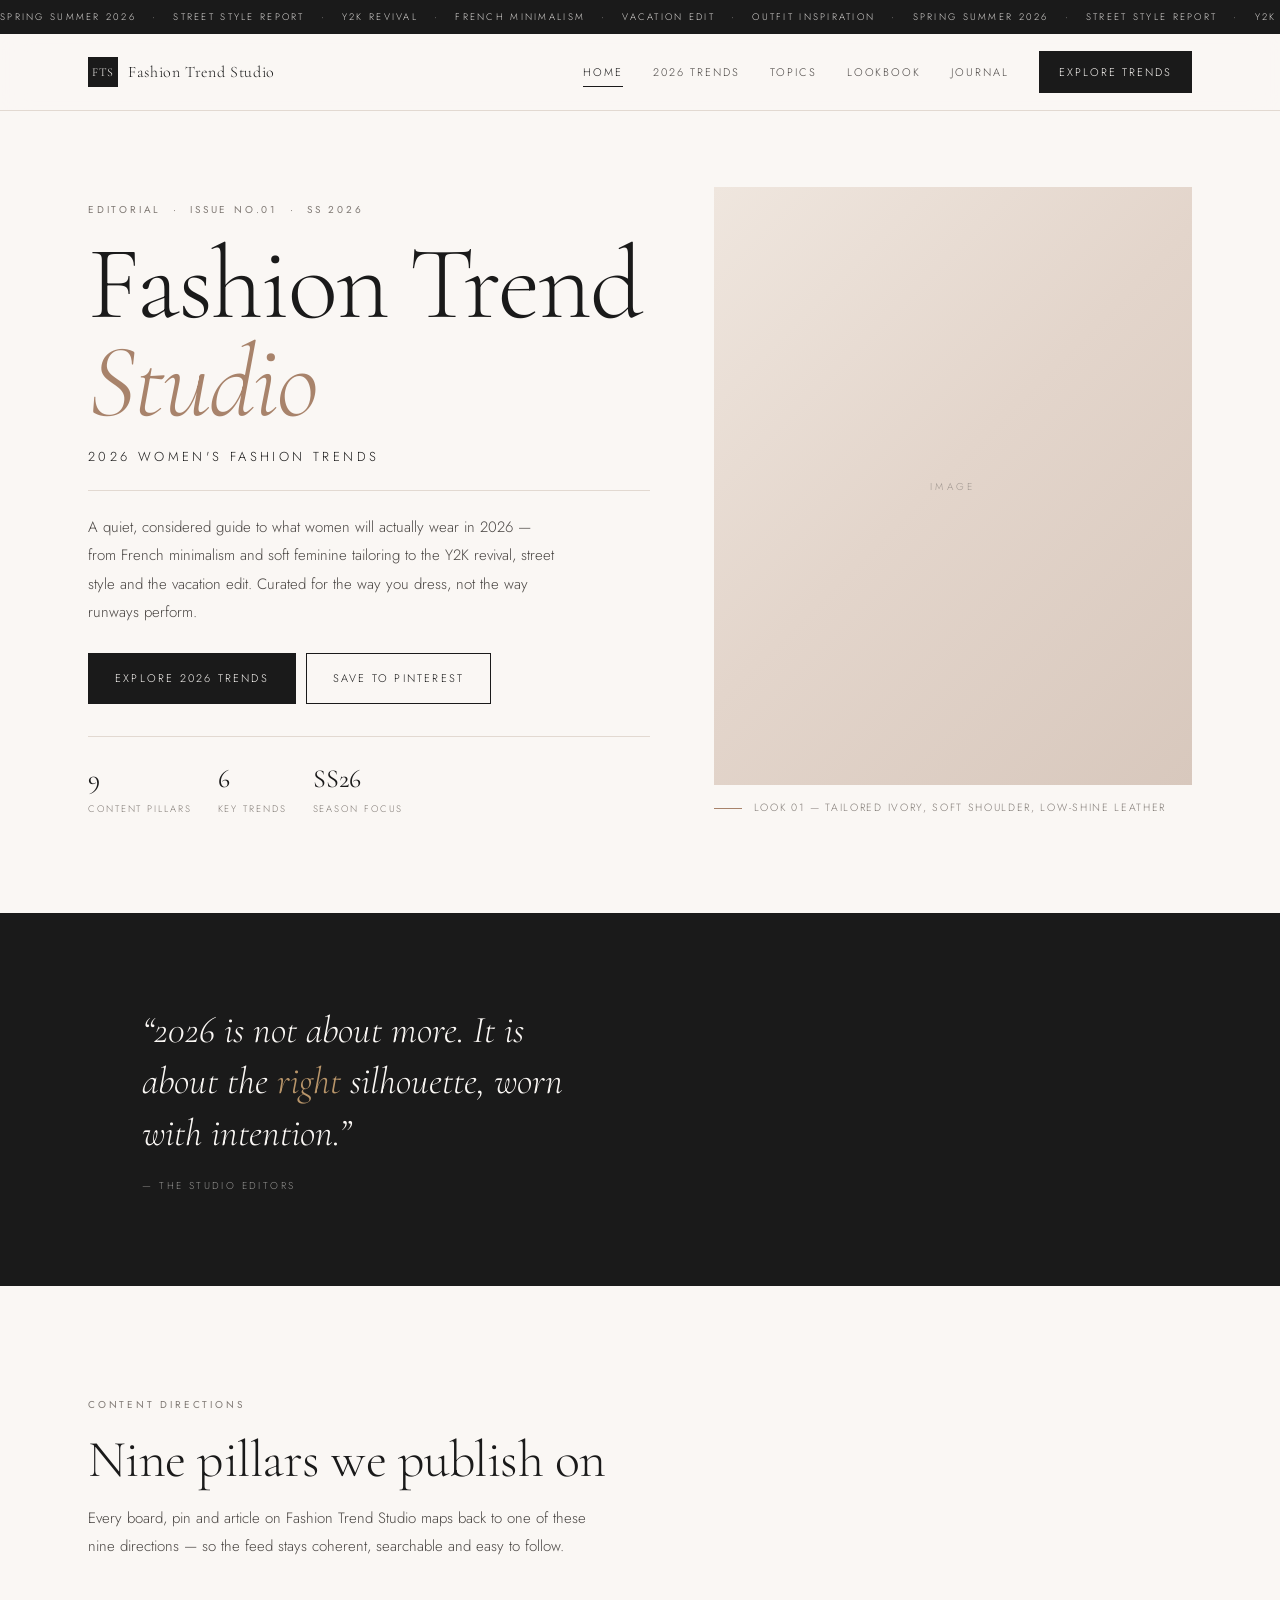
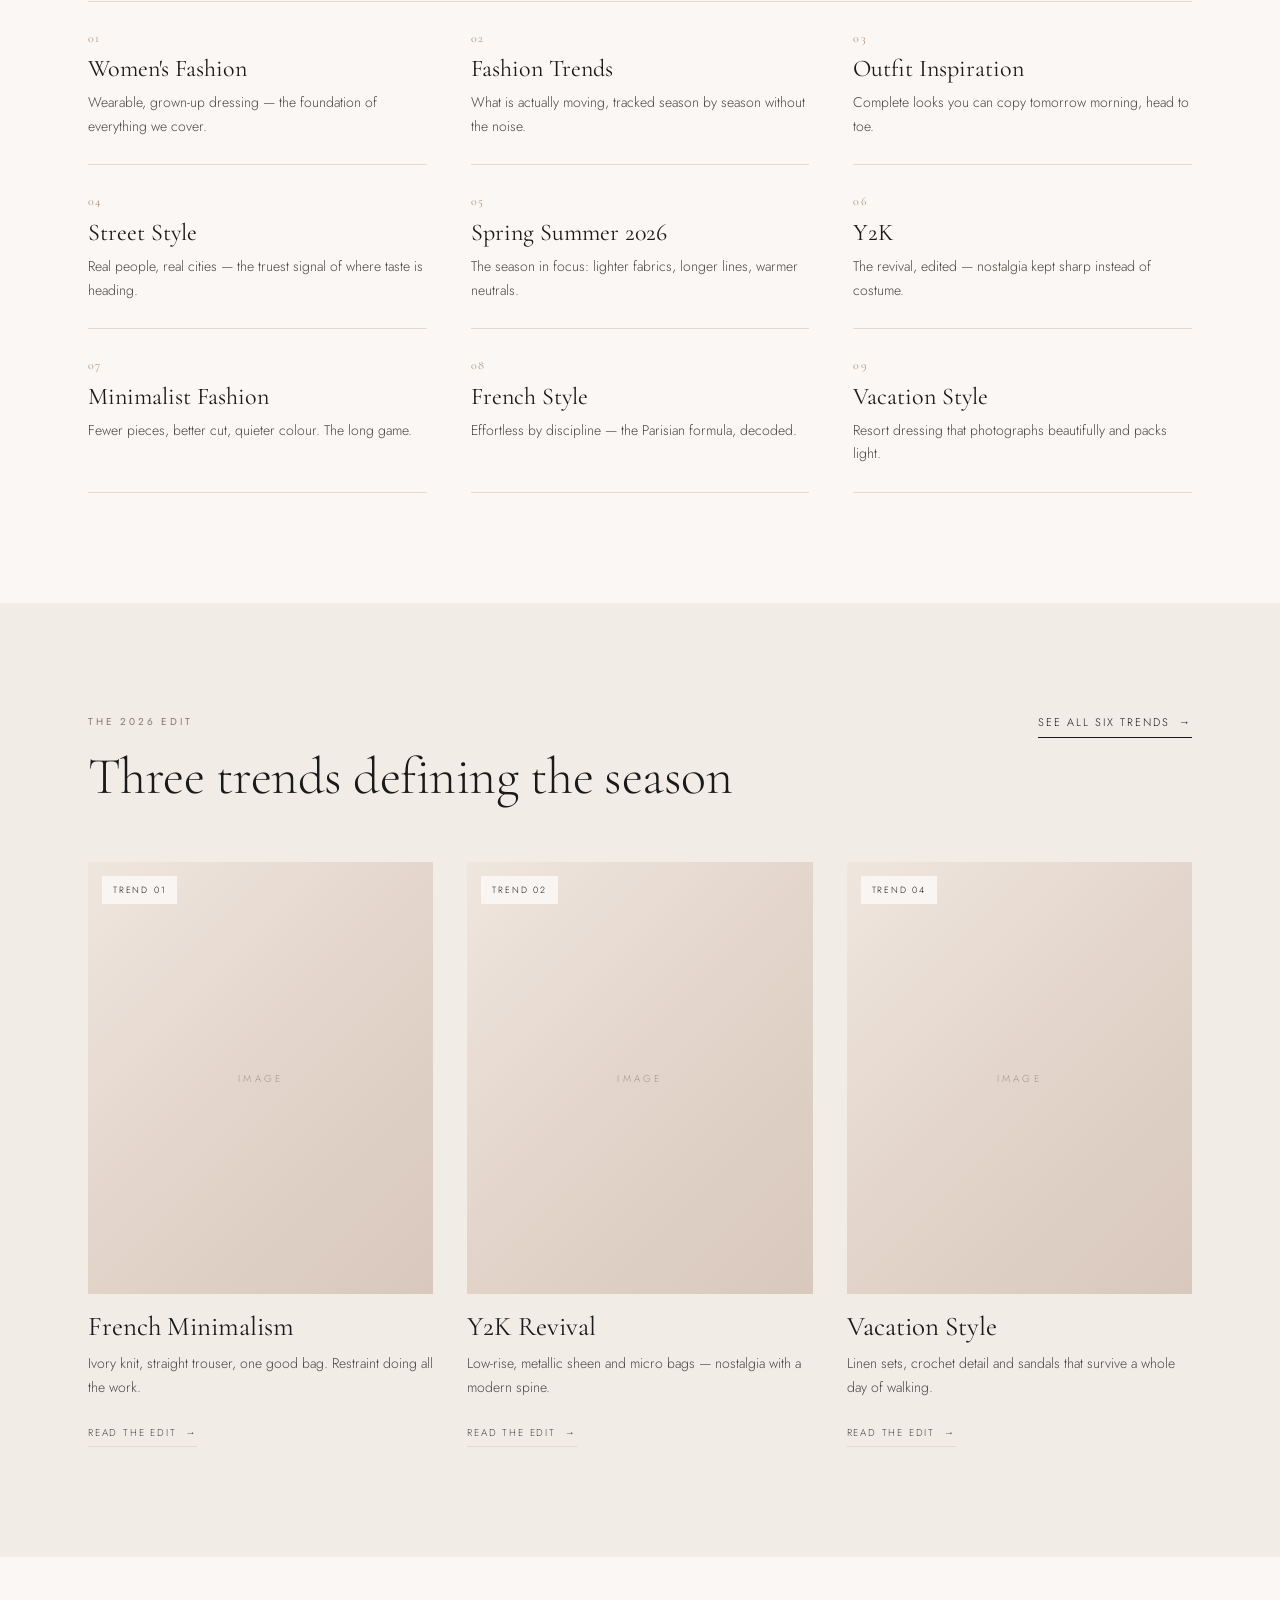
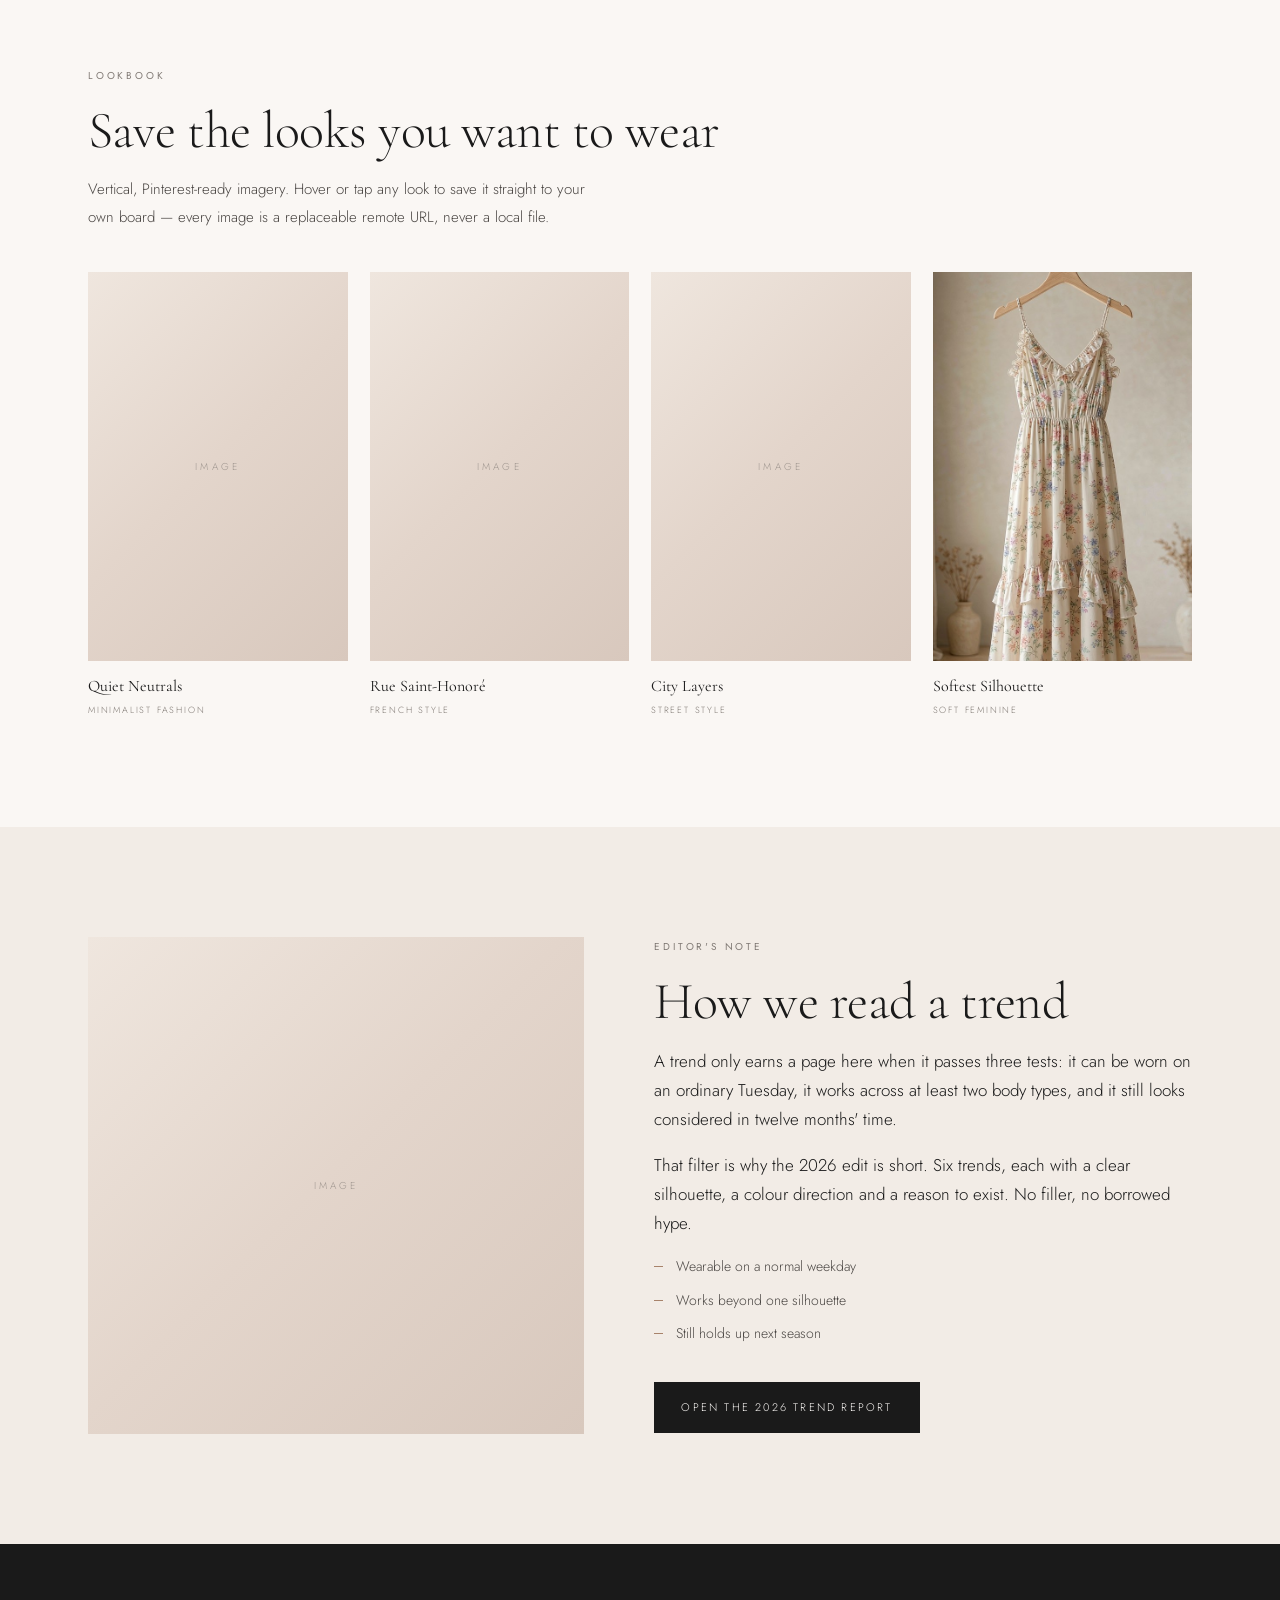
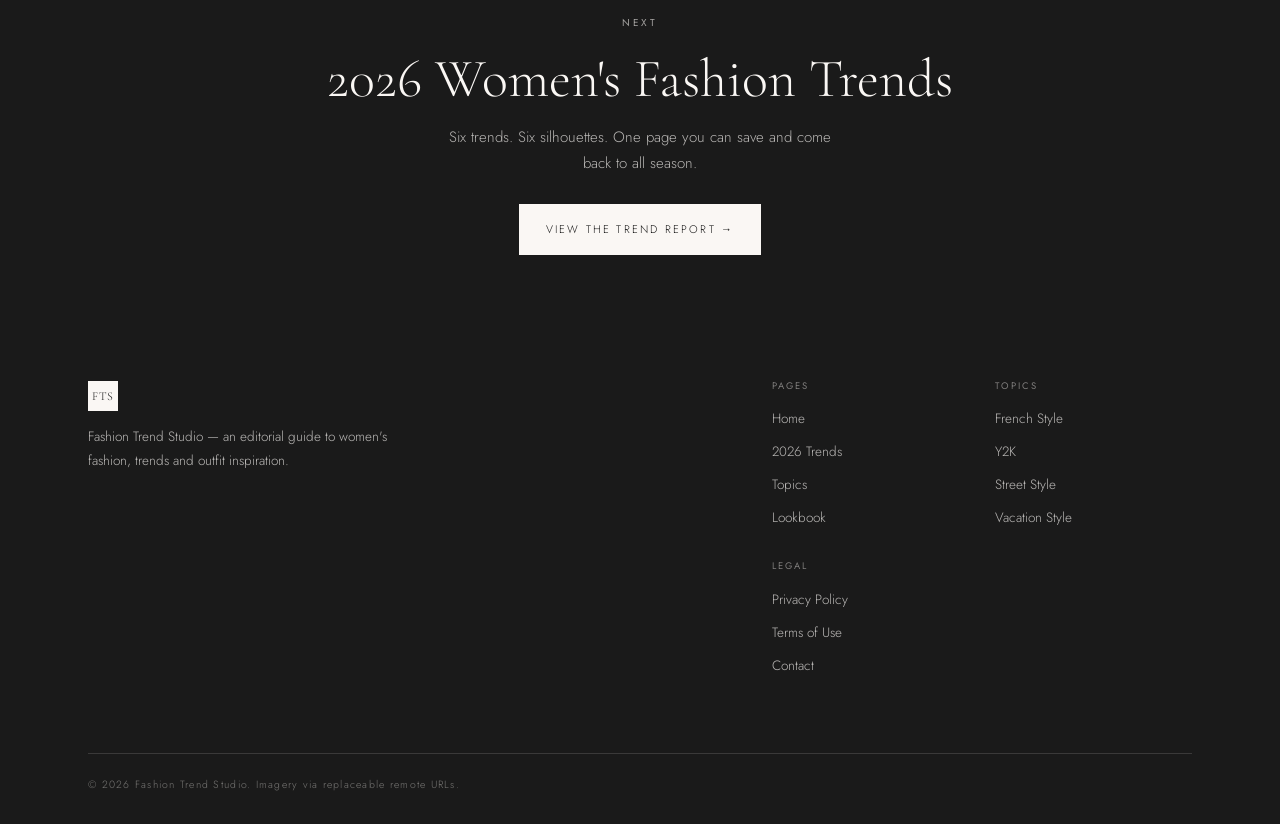
==== commit 5d5a19df: "fix pin4 image-text mismatch · index.html" ====
--- a/index.html
+++ b/index.html
@@ -230,7 +230,7 @@
 
         <figure class="pin reveal" data-delay="3">
           <div class="frame frame--pin">
-            <img data-key="pin4" src="" alt="Soft feminine romantic dress" loading="lazy" decoding="async">
+            <img data-key="pin4-idx" src="" alt="Soft feminine romantic dress" loading="lazy" decoding="async">
             <button class="pin__save js-pin" data-pin-key="pin4" data-pin-desc="Soft feminine romantic dress styling — Fashion Trend Studio 2026">Save</button>
           </div>
           <figcaption><strong>Softest Silhouette</strong><span>Soft Feminine</span></figcaption>
--- a/assets/css/styles.css
+++ b/assets/css/styles.css
@@ -286,6 +286,34 @@
 .frame:hover .pin__save,.pin__save:focus-visible{opacity:1;transform:translateY(0)}
 .pin__save:hover{background:var(--ink);color:var(--ivory)}
 @media (hover:none){.pin__save{opacity:1;transform:none}}
+
+/* ---------- legal pages (privacy / terms / contact) ---------- */
+.legal{max-width:760px}
+.legal__doc{font-size:15px;line-height:1.95;color:var(--ink-70)}
+.legal__doc .legal__updated{
+  font-size:10.5px;letter-spacing:.2em;text-transform:uppercase;color:var(--ink-45);
+  margin:0 0 30px;padding-bottom:18px;border-bottom:1px solid var(--line);
+}
+.legal__doc h2{
+  font-family:var(--serif);font-weight:400;font-size:clamp(22px,5vw,30px);
+  color:var(--ink);margin:38px 0 14px;letter-spacing:-.01em;
+}
+.legal__doc h2:first-child{margin-top:0}
+.legal__doc p{margin:0 0 16px}
+.legal__doc ul{margin:0 0 20px;padding-left:0;list-style:none}
+.legal__doc ul li{
+  position:relative;padding-left:22px;margin-bottom:10px;font-size:14.5px;color:var(--ink-70);
+}
+.legal__doc ul li::before{
+  content:"";position:absolute;left:0;top:11px;width:9px;height:1px;background:var(--clay);
+}
+.legal__doc a{color:var(--clay);text-decoration:underline;text-underline-offset:3px;text-decoration-thickness:1px}
+.legal__doc a:hover{color:var(--ink)}
+.legal__doc strong{color:var(--ink);font-weight:500}
+.legal__note{
+  margin-top:30px;padding:18px 20px;background:var(--tint);
+  font-size:13.5px;color:var(--ink-70);border-left:2px solid var(--clay);
+}
 
 /* ---------- journal ---------- */
 .journal{display:flex;flex-direction:column;gap:32px}
